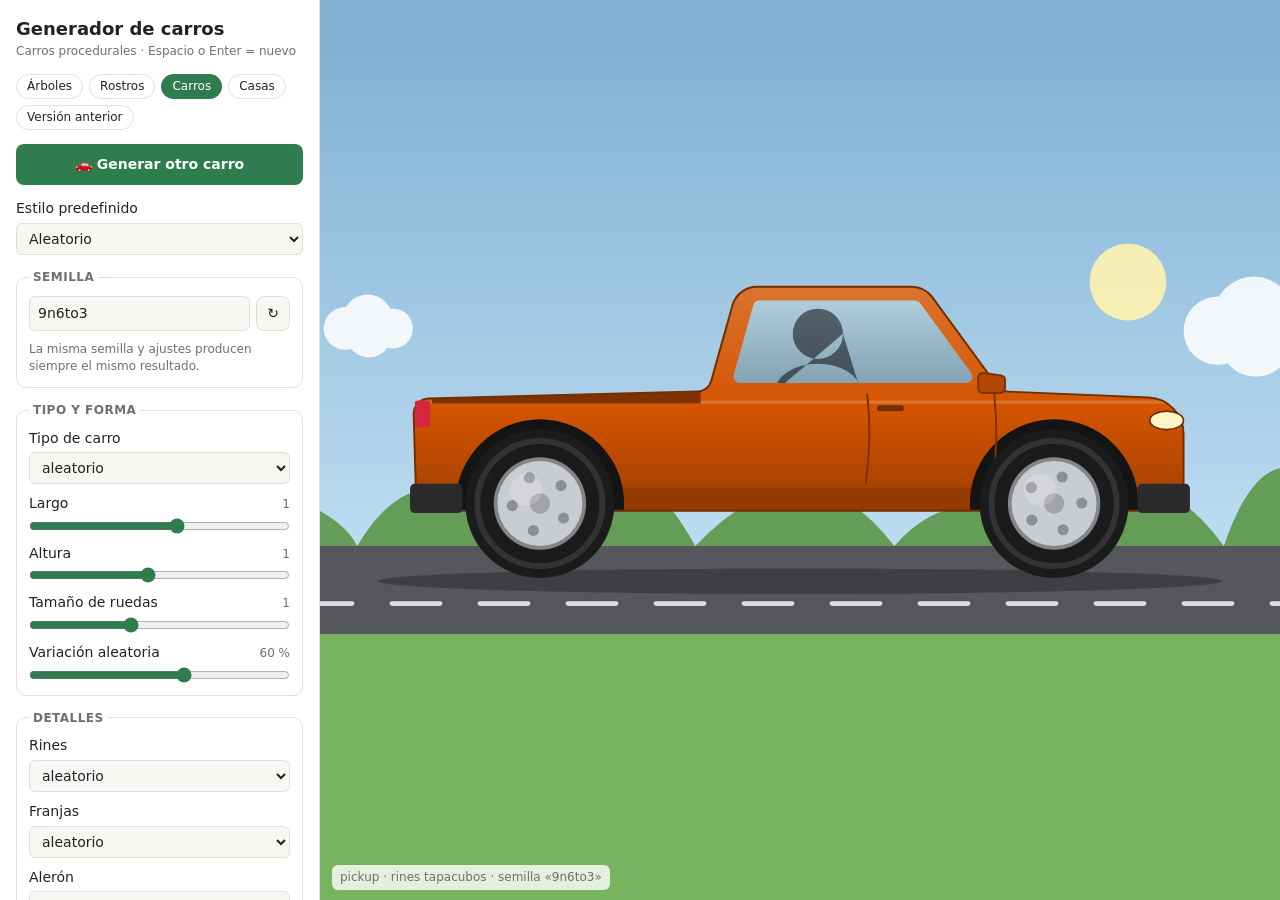
==== carros.html @ 4f1860ea "Agrega generadores de rostros, carros y casas, y conserva la versión anterior - antes_arboles.html: " ====
<!DOCTYPE html>
<html lang="es">
<head>
<meta charset="UTF-8">
<meta name="viewport" content="width=device-width, initial-scale=1.0">
<title>Generador de carros</title>
<meta name="description" content="Generador procedural de carros con semilla, estilos predefinidos, animación y exportación a PNG.">
<link rel="stylesheet" href="comun.css">
</head>
<body>
<script src="comun.js"></script>
<script>
'use strict';

const CAR_COLORS = ['#c0392b', '#2e86de', '#f1c40f', '#27ae60', '#ecf0f1', '#2c3e50', '#e67e22', '#8e44ad',
  '#7f8c8d', '#16a085', '#d35400', '#1a1a1a', '#f78fb3'];

// Proporciones de cada tipo, como fracción del largo del carro
const TYPES = {
  'sedán':     { len: 1.00, wheel: 1.00, wr: .18, wf: .80, lift: 0,    bodyH: .12, cabH: .115, hood: .27, ws: .15, trunk: .21, rg: .13, rr: .05, fr: .06, drop: .015, roofR: 1,   doors: 4 },
  'deportivo': { len: 1.02, wheel: 0.95, wr: .17, wf: .81, lift: -.12, bodyH: .10, cabH: .085, hood: .34, ws: .19, trunk: .12, rg: .22, rr: .05, fr: .05, drop: .025, roofR: 1.3, doors: 2 },
  'SUV':       { len: 0.98, wheel: 1.15, wr: .17, wf: .82, lift: .35,  bodyH: .15, cabH: .14,  hood: .22, ws: .12, trunk: 0,   rg: .05, rr: .03, fr: .06, drop: .01,  roofR: .8,  doors: 4 },
  'pickup':    { len: 1.08, wheel: 1.10, wr: .16, wf: .82, lift: .35,  bodyH: .15, cabH: .14,  hood: .24, ws: .10, trunk: .38, rg: .04, rr: .02, fr: .05, drop: .01,  roofR: .8,  doors: 2 },
  'furgoneta': { len: 1.00, wheel: 1.00, wr: .16, wf: .83, lift: .2,   bodyH: .17, cabH: .19,  hood: .10, ws: .12, trunk: 0,   rg: .02, rr: .03, fr: .08, drop: .04,  roofR: .8,  doors: 2 },
  'compacto':  { len: 0.78, wheel: 1.05, wr: .17, wf: .82, lift: .05,  bodyH: .15, cabH: .15,  hood: .20, ws: .16, trunk: .02, rg: .16, rr: .1,  fr: .1,  drop: .03,  roofR: 2,   doors: 2 }
};
const orRandom = (v, list, R) => v === 'aleatorio' ? R.pick(list) : v;
const lum = hex => { const n = parseInt(hex.slice(1), 16); return (0.3 * (n >> 16 & 255) + 0.59 * (n >> 8 & 255) + 0.11 * (n & 255)) / 255; };

function build(p, R) {
  const v = p.variation;
  const type = orRandom(p.carType, Object.keys(TYPES), R);
  const base = TYPES[type];
  const T = {};
  Object.keys(base).forEach(k => T[k] = typeof base[k] === 'number' && k !== 'doors' ? base[k] * (1 + R.sym(0.08 * v)) : base[k]);

  const body = p.randomColors ? R.pick(CAR_COLORS) : p.bodyColor;
  const rimStyle = orRandom(p.rimStyle, ['rayos', 'estrella', 'tapacubos'], R);
  const stripes = p.stripes === 'aleatorio' ? R.chance(0.3) : p.stripes === 'sí';
  const spoiler = p.spoiler === 'aleatorio' ? (type === 'deportivo' ? R.chance(0.7) : type === 'sedán' ? R.chance(0.2) : false) : p.spoiler === 'sí';
  const rack = type === 'SUV' && R.chance(0.5);
  const stripeColor = lum(body) > 0.6 ? R.pick(['#1a1a1a', '#c0392b', '#2e86de']) : R.pick(['#ffffff', '#f1c40f', '#1a1a1a']);
  const night = p.scene && lum(p.skyColor) < 0.3;

  const groundY = 470;
  const L = 900 * p.length * T.len;
  const x0 = 600 - L / 2, x1 = 600 + L / 2;
  const r = L * 0.085 * p.wheelSize * T.wheel;
  const wy = groundY - r;
  const wheels = [x0 + L * T.wr, x0 + L * T.wf];
  const bottomY = wy + r * (0.45 - T.lift);
  const beltY = bottomY - L * T.bodyH * p.height;
  const roofY = beltY - L * T.cabH * p.height;
  const hatch = T.trunk < 0.04;

  // Pilares: trasero (A→B) y delantero (C→D)
  const rearA = hatch ? [x0, beltY] : [x0 + L * T.trunk, beltY];
  const rearB = [x0 + L * (T.trunk + T.rg), roofY];
  const frontC = [x1 - L * (T.hood + T.ws), roofY];
  const frontD = [x1 - L * T.hood, beltY];
  const xOn = (a, b, y) => a[0] + (b[0] - a[0]) * (y - a[1]) / (b[1] - a[1]);

  function bodyPath(ctx) {
    const pts = [[x0, bottomY, 12]];
    if (hatch) pts.push([x0 - 2, beltY, L * T.rr]);
    else pts.push([x0 - 4, beltY + L * 0.01, L * T.rr], [rearA[0], rearA[1], 18]);
    pts.push([rearB[0], rearB[1], L * 0.04 * T.roofR], [frontC[0], frontC[1], L * 0.04 * T.roofR],
      [frontD[0], frontD[1], 18], [x1, beltY + L * T.drop, L * T.fr], [x1, bottomY, 12]);
    Gen.roundedPoly(ctx, pts);
  }

  // Ventanas
  const d = L * 0.018;
  const yTop = roofY + d, yBot = beltY - d * 0.6;
  const wl = y => xOn(rearA, rearB, y) + d * 1.5;
  const wr = y => xOn(frontC, frontD, y) - d * 1.2;
  const splits = type === 'furgoneta' ? [0.36, 0.7] : type === 'deportivo' || type === 'pickup' ? [] : [T.doors === 4 ? 0.5 : 0.62];
  const bx = t => wl(yBot) + (wr(yBot) - wl(yBot)) * t;
  const driver = p.driver;
  const parts = [];

  // 1. Escena
  const clouds = Array.from({ length: R.int(2, 5) }, () => [R.range(0, 1200), R.range(40, 200), R.range(0.6, 1.3)]);
  const stars = Array.from({ length: 70 }, () => [R.range(-200, 1400), R.range(-200, 330), R.range(0.8, 2.2)]);
  const hills = Array.from({ length: 7 }, (_, i) => [i * 220 - 200 + R.range(-40, 40), R.range(40, 130)]);
  parts.push(Gen.fondo(ctx => {
    if (!p.scene) {
      ctx.fillStyle = p.skyColor;
      ctx.fillRect(-2000, -2000, 5000, 5000);
      return;
    }
    const g = ctx.createLinearGradient(0, -200, 0, groundY);
    g.addColorStop(0, Gen.shade(p.skyColor, night ? -0.3 : -0.1));
    g.addColorStop(1, Gen.shade(p.skyColor, night ? 0.1 : 0.45));
    ctx.fillStyle = g;
    ctx.fillRect(-2000, -2000, 5000, 2000 + groundY);
    if (night) {
      ctx.fillStyle = '#ffffff';
      stars.forEach(([x, y, s]) => { ctx.globalAlpha = 0.4 + s / 4; ctx.fillRect(x, y, s, s); });
      ctx.globalAlpha = 1;
      ctx.fillStyle = '#f4f1de';
      ctx.beginPath(); ctx.arc(1000, 110, 42, 0, Math.PI * 2); ctx.fill();
    } else {
      ctx.fillStyle = Gen.rgba('#fff3b0', 0.9);
      ctx.beginPath(); ctx.arc(1010, 100, 48, 0, Math.PI * 2); ctx.fill();
      ctx.fillStyle = Gen.rgba('#ffffff', 0.85);
      clouds.forEach(([x, y, s]) => {
        ctx.beginPath();
        [[0, 0, 34], [36, -14, 40], [76, 0, 32], [38, 10, 36]].forEach(([dx, dy, rr]) => {
          ctx.moveTo(x + dx * s + rr * s, y + dy * s);
          ctx.arc(x + dx * s, y + dy * s, rr * s, 0, Math.PI * 2);
        });
        ctx.fill();
      });
    }
    ctx.fillStyle = night ? '#1b2a2a' : Gen.shade('#6fae62', -0.1);
    ctx.beginPath();
    ctx.moveTo(-2000, groundY - 40);
    hills.forEach(([x, h]) => ctx.quadraticCurveTo(x + 110, groundY - 40 - h * 2, x + 220, groundY - 40));
    ctx.lineTo(3000, groundY - 40);
    ctx.lineTo(3000, groundY);
    ctx.lineTo(-2000, groundY);
    ctx.fill();
    ctx.fillStyle = night ? '#2b2b30' : '#56575c';
    ctx.fillRect(-2000, groundY - 40, 5000, 3000);
    ctx.fillStyle = night ? '#1f3a1f' : '#78b35f';
    ctx.fillRect(-2000, groundY + 70, 5000, 3000);
    ctx.strokeStyle = Gen.rgba('#ffffff', 0.8);
    ctx.lineWidth = 6;
    ctx.setLineDash([60, 50]);
    ctx.beginPath(); ctx.moveTo(-2000, groundY + 32); ctx.lineTo(3000, groundY + 32); ctx.stroke();
    ctx.setLineDash([]);
  }));

  // 2. Sombra
  parts.push(ctx => {
    ctx.fillStyle = Gen.rgba('#000000', 0.28);
    ctx.beginPath();
    ctx.ellipse(600, groundY + 4, L * 0.55, 16, 0, 0, Math.PI * 2);
    ctx.fill();
  });

  // 3. Carrocería
  parts.push(ctx => {
    const g = ctx.createLinearGradient(0, roofY, 0, bottomY);
    g.addColorStop(0, Gen.shade(body, 0.18));
    g.addColorStop(0.55, body);
    g.addColorStop(1, Gen.shade(body, -0.25));
    ctx.fillStyle = g;
    ctx.beginPath();
    bodyPath(ctx);
    ctx.fill();
    ctx.save();
    ctx.clip();
    ctx.fillStyle = Gen.shade(body, -0.3);
    ctx.fillRect(x0 - 10, bottomY - L * 0.03, L + 20, L * 0.05);
    ctx.fillStyle = Gen.rgba('#ffffff', 0.18);
    ctx.fillRect(x0 - 10, beltY + L * 0.012, L + 20, 4);
    // pasos de rueda
    ctx.fillStyle = '#141414';
    wheels.forEach(x => { ctx.beginPath(); ctx.arc(x, wy, r * 1.13, 0, Math.PI * 2); ctx.fill(); });
    if (type === 'pickup') {
      ctx.fillStyle = Gen.shade(body, -0.4);
      ctx.fillRect(x0 + L * 0.02, beltY - 2, L * (T.trunk - 0.03), L * 0.018);
    }
    if (stripes) {
      ctx.fillStyle = stripeColor;
      const sy = beltY + (bottomY - beltY) * 0.42;
      ctx.fillRect(x0 - 10, sy, L + 20, L * 0.012);
      ctx.fillRect(x0 - 10, sy + L * 0.02, L + 20, L * 0.006);
    }
    ctx.restore();
    ctx.strokeStyle = Gen.shade(body, -0.45);
    ctx.lineWidth = 2.5;
    ctx.beginPath();
    bodyPath(ctx);
    ctx.stroke();
  });

  // 4. Ventanas
  parts.push(ctx => {
    const edges = [0, ...splits, 1];
    const glass = ctx.createLinearGradient(0, roofY, 0, beltY);
    glass.addColorStop(0, Gen.shade(p.glassColor, 0.25));
    glass.addColorStop(1, Gen.shade(p.glassColor, -0.2));
    ctx.save();
    ctx.beginPath();
    for (let i = 0; i < edges.length - 1; i++) {
      const gap = d * 0.7;
      const left = i === 0 ? null : bx(edges[i]) + gap;
      const right = i === edges.length - 2 ? null : bx(edges[i + 1]) - gap;
      Gen.roundedPoly(ctx, [
        [left ?? wl(yBot), yBot], [left ?? wl(yTop), yTop],
        [right ?? wr(yTop), yTop], [right ?? wr(yBot), yBot]], 8);
    }
    ctx.fillStyle = glass;
    ctx.fill();
    ctx.clip();
    if (driver) {
      const hx = bx(edges[edges.length - 2]) + (wr(yBot) - bx(edges[edges.length - 2])) * 0.35;
      const hr = (beltY - roofY) * 0.24;
      ctx.fillStyle = Gen.rgba('#0b0b10', 0.55);
      ctx.beginPath();
      ctx.arc(hx, roofY + (beltY - roofY) * 0.45, hr, 0, Math.PI * 2);
      ctx.ellipse(hx, beltY, hr * 1.7, hr * 1.1, 0, Math.PI, Math.PI * 2);
      ctx.fill();
    }
    ctx.fillStyle = Gen.rgba('#ffffff', 0.22);
    ctx.beginPath();
    ctx.moveTo(x0 + L * 0.35, roofY - 20);
    ctx.lineTo(x0 + L * 0.42, roofY - 20);
    ctx.lineTo(x0 + L * 0.3, beltY + 10);
    ctx.lineTo(x0 + L * 0.23, beltY + 10);
    ctx.fill();
    ctx.restore();
  });

  // 5. Puertas, manijas y espejo
  parts.push(ctx => {
    ctx.strokeStyle = Gen.shade(body, -0.4);
    ctx.lineWidth = 2.5;
    const doorBottom = bottomY - L * 0.035;
    const frontEdge = frontD[0] - d * 0.5;
    const lines = [frontEdge];
    if (type !== 'furgoneta') {
      const bEdge = splits.length ? bx(splits[0]) : bx(0.55);
      lines.push(bEdge);
      if (T.doors === 4) lines.push(wl(yBot) - d * 0.5);
    } else {
      lines.push(bx(0.36));
    }
    lines.forEach(x => {
      ctx.beginPath();
      ctx.moveTo(x, beltY + 4);
      ctx.quadraticCurveTo(x + 6, (beltY + doorBottom) / 2, x - 2, doorBottom);
      ctx.stroke();
    });
    ctx.fillStyle = Gen.shade(body, -0.45);
    for (let i = 1; i < lines.length; i++) {
      ctx.beginPath();
      Gen.roundedPoly(ctx, [[lines[i] + 12, beltY + L * 0.018], [lines[i] + 12 + L * 0.035, beltY + L * 0.018],
        [lines[i] + 12 + L * 0.035, beltY + L * 0.026], [lines[i] + 12, beltY + L * 0.026]], 3);
      ctx.fill();
    }
    ctx.fillStyle = Gen.shade(body, -0.15);
    ctx.beginPath();
    Gen.roundedPoly(ctx, [[frontD[0] - L * 0.03, beltY - L * 0.025], [frontD[0] + L * 0.005, beltY - L * 0.02],
      [frontD[0] + L * 0.005, beltY + 2], [frontD[0] - L * 0.03, beltY + 2]], 6);
    ctx.fill();
    ctx.stroke();
  });

  // 6. Luces y parachoques
  parts.push(ctx => {
    const hy = beltY + L * T.drop + L * 0.028;
    if (night) {
      const g = ctx.createLinearGradient(x1, 0, x1 + 420, 0);
      g.addColorStop(0, Gen.rgba('#fff6c8', 0.55));
      g.addColorStop(1, Gen.rgba('#fff6c8', 0));
      ctx.fillStyle = g;
      ctx.beginPath();
      ctx.moveTo(x1 - 6, hy - 8);
      ctx.lineTo(x1 + 420, hy - 60);
      ctx.lineTo(x1 + 420, groundY + 20);
      ctx.lineTo(x1 - 6, hy + 8);
      ctx.fill();
    }
    ctx.fillStyle = '#fff6c8';
    ctx.strokeStyle = Gen.shade(body, -0.5);
    ctx.lineWidth = 2;
    ctx.beginPath();
    ctx.ellipse(x1 - L * 0.022, hy, L * 0.022, L * 0.012, 0, 0, Math.PI * 2);
    ctx.fill();
    ctx.stroke();
    ctx.fillStyle = '#d7263d';
    const ty = beltY + L * 0.012;
    ctx.beginPath();
    Gen.roundedPoly(ctx, [[x0 - 2, ty], [x0 + L * 0.018, ty], [x0 + L * 0.018, ty + L * 0.035], [x0 - 2, ty + L * 0.035]], 4);
    ctx.fill();
    ctx.fillStyle = '#2a2a2a';
    [[x1 - L * 0.06, x1 + 8], [x0 - 8, x0 + L * 0.06]].forEach(([a, b]) => {
      ctx.beginPath();
      Gen.roundedPoly(ctx, [[a, bottomY - L * 0.035], [b, bottomY - L * 0.035], [b, bottomY + 3], [a, bottomY + 3]], 6);
      ctx.fill();
    });
  });

  // 7. Alerón o parrilla de techo
  if (spoiler) {
    parts.push(ctx => {
      ctx.fillStyle = Gen.shade(body, -0.35);
      const sx = hatch ? rearB[0] : x0 + L * 0.015;
      const sy = hatch ? roofY : beltY;
      ctx.fillRect(sx + L * 0.02, sy - L * 0.04, 6, L * 0.04);
      ctx.fillRect(sx + L * 0.07, sy - L * 0.04, 6, L * 0.04);
      ctx.beginPath();
      Gen.roundedPoly(ctx, [[sx - 6, sy - L * 0.055], [sx + L * 0.11, sy - L * 0.05], [sx + L * 0.11, sy - L * 0.035], [sx - 6, sy - L * 0.035]], 5);
      ctx.fill();
    });
  }
  if (rack) {
    parts.push(ctx => {
      ctx.strokeStyle = '#2a2a2a';
      ctx.lineWidth = 6;
      ctx.beginPath();
      ctx.moveTo(rearB[0] + L * 0.03, roofY - L * 0.025);
      ctx.lineTo(frontC[0] - L * 0.03, roofY - L * 0.025);
      [0.1, 0.5, 0.9].forEach(t => {
        const x = rearB[0] + L * 0.03 + (frontC[0] - rearB[0] - L * 0.06) * t;
        ctx.moveTo(x, roofY - L * 0.025);
        ctx.lineTo(x, roofY + 2);
      });
      ctx.stroke();
    });
  }

  // 8. Ruedas
  const spokes = R.int(5, 8);
  const rot = [R.range(0, Math.PI), R.range(0, Math.PI)];
  wheels.forEach((x, i) => {
    parts.push(ctx => {
      ctx.fillStyle = '#1b1b1b';
      ctx.beginPath(); ctx.arc(x, wy, r, 0, Math.PI * 2); ctx.fill();
      ctx.strokeStyle = '#333333';
      ctx.lineWidth = r * 0.08;
      ctx.beginPath(); ctx.arc(x, wy, r * 0.84, 0, Math.PI * 2); ctx.stroke();
      const rr = r * 0.62;
      ctx.fillStyle = Gen.shade(p.rimColor, -0.35);
      ctx.beginPath(); ctx.arc(x, wy, rr, 0, Math.PI * 2); ctx.fill();
      ctx.fillStyle = p.rimColor;
      ctx.strokeStyle = p.rimColor;
      if (rimStyle === 'tapacubos') {
        ctx.beginPath(); ctx.arc(x, wy, rr * 0.92, 0, Math.PI * 2); ctx.fill();
        ctx.fillStyle = Gen.shade(p.rimColor, -0.3);
        for (let k = 0; k < spokes; k++) {
          const a = rot[i] + k * Math.PI * 2 / spokes;
          ctx.beginPath(); ctx.arc(x + Math.cos(a) * rr * 0.6, wy + Math.sin(a) * rr * 0.6, rr * 0.12, 0, Math.PI * 2); ctx.fill();
        }
      } else if (rimStyle === 'estrella') {
        ctx.beginPath();
        for (let k = 0; k < spokes * 2; k++) {
          const a = rot[i] + k * Math.PI / spokes;
          const rad = k % 2 ? rr * 0.3 : rr * 0.95;
          ctx.lineTo(x + Math.cos(a) * rad, wy + Math.sin(a) * rad);
        }
        ctx.closePath();
        ctx.fill();
      } else {
        ctx.lineWidth = rr * 0.16;
        ctx.beginPath();
        for (let k = 0; k < spokes; k++) {
          const a = rot[i] + k * Math.PI * 2 / spokes;
          ctx.moveTo(x, wy);
          ctx.lineTo(x + Math.cos(a) * rr * 0.92, wy + Math.sin(a) * rr * 0.92);
        }
        ctx.stroke();
        ctx.lineWidth = rr * 0.1;
        ctx.beginPath(); ctx.arc(x, wy, rr * 0.92, 0, Math.PI * 2); ctx.stroke();
      }
      ctx.fillStyle = Gen.shade(p.rimColor, -0.2);
      ctx.beginPath(); ctx.arc(x, wy, rr * 0.22, 0, Math.PI * 2); ctx.fill();
      ctx.fillStyle = Gen.rgba('#ffffff', 0.18);
      ctx.beginPath(); ctx.arc(x - rr * 0.3, wy - rr * 0.3, rr * 0.35, 0, Math.PI * 2); ctx.fill();
    });
  });

  build.info = `${type} · rines ${rimStyle}`;
  return parts;
}

Gen.crear({
  title: 'Generador de carros',
  subtitle: 'Carros procedurales',
  newLabel: '🚗 Generar otro carro',
  fileName: 'carro',
  view: { w: 1200, h: 620 },
  build,
  stats: () => build.info,
  defaultPreset: 'Aleatorio',
  controls: [
    { group: 'Tipo y forma', id: 'carType', type: 'select', label: 'Tipo de carro', options: ['aleatorio', ...Object.keys(TYPES)] },
    { group: 'Tipo y forma', id: 'length', type: 'range', label: 'Largo', min: 0.8, max: 1.15, step: 0.01 },
    { group: 'Tipo y forma', id: 'height', type: 'range', label: 'Altura', min: 0.75, max: 1.3, step: 0.01 },
    { group: 'Tipo y forma', id: 'wheelSize', type: 'range', label: 'Tamaño de ruedas', min: 0.75, max: 1.4, step: 0.01 },
    { group: 'Tipo y forma', id: 'variation', type: 'range', label: 'Variación aleatoria', min: 0, max: 1, step: 0.05,
      fmt: v => Math.round(v * 100) + ' %' },
    { group: 'Detalles', id: 'rimStyle', type: 'select', label: 'Rines', options: ['aleatorio', 'rayos', 'estrella', 'tapacubos'] },
    { group: 'Detalles', id: 'stripes', type: 'select', label: 'Franjas', options: ['aleatorio', 'sí', 'no'] },
    { group: 'Detalles', id: 'spoiler', type: 'select', label: 'Alerón', options: ['aleatorio', 'sí', 'no'] },
    { group: 'Detalles', id: 'driver', type: 'check', label: 'Mostrar conductor' },
    { group: 'Colores y escena', id: 'scene', type: 'check', label: 'Escena (cielo, colinas y carretera)' },
    { group: 'Colores y escena', id: 'randomColors', type: 'check', label: 'Color de carrocería aleatorio' },
    { group: 'Colores y escena', id: 'bodyColor', type: 'color', label: 'Carrocería' },
    { group: 'Colores y escena', id: 'glassColor', type: 'color', label: 'Vidrios' },
    { group: 'Colores y escena', id: 'rimColor', type: 'color', label: 'Rines' },
    { group: 'Colores y escena', id: 'skyColor', type: 'color', label: 'Cielo / fondo' }
  ],
  presets: {
    'Aleatorio': {
      carType: 'aleatorio', length: 1, height: 1, wheelSize: 1, variation: 0.6, rimStyle: 'aleatorio', stripes: 'aleatorio',
      spoiler: 'aleatorio', driver: true, scene: true, randomColors: true,
      bodyColor: '#2e86de', glassColor: '#9fc6d9', rimColor: '#c9ccd1', skyColor: '#8ec5ea'
    },
    'Deportivo rojo': {
      carType: 'deportivo', length: 1.05, height: 0.85, wheelSize: 1.05, variation: 0.2, rimStyle: 'estrella', stripes: 'sí',
      spoiler: 'sí', driver: true, scene: true, randomColors: false,
      bodyColor: '#c0392b', glassColor: '#3b4a5a', rimColor: '#d9d9d9', skyColor: '#f6b26b'
    },
    'Todoterreno': {
      carType: 'SUV', length: 1, height: 1.1, wheelSize: 1.3, variation: 0.2, rimStyle: 'rayos', stripes: 'no',
      spoiler: 'no', driver: true, scene: true, randomColors: false,
      bodyColor: '#556b2f', glassColor: '#7d9aa8', rimColor: '#2a2a2a', skyColor: '#9ecae1'
    },
    'Pickup de campo': {
      carType: 'pickup', length: 1.05, height: 1.05, wheelSize: 1.2, variation: 0.3, rimStyle: 'tapacubos', stripes: 'aleatorio',
      spoiler: 'no', driver: true, scene: true, randomColors: false,
      bodyColor: '#e67e22', glassColor: '#9fc6d9', rimColor: '#e0e0e0', skyColor: '#a7d3f2'
    },
    'Furgoneta retro': {
      carType: 'furgoneta', length: 0.95, height: 1.05, wheelSize: 0.9, variation: 0.2, rimStyle: 'tapacubos', stripes: 'sí',
      spoiler: 'no', driver: true, scene: true, randomColors: false,
      bodyColor: '#f1c40f', glassColor: '#b8dce8', rimColor: '#f5f5f5', skyColor: '#f7c6d9'
    },
    'Compacto urbano': {
      carType: 'compacto', length: 1, height: 1, wheelSize: 1, variation: 0.3, rimStyle: 'aleatorio', stripes: 'no',
      spoiler: 'no', driver: true, scene: false, randomColors: true,
      bodyColor: '#16a085', glassColor: '#a9d0de', rimColor: '#c9ccd1', skyColor: '#eef1f4'
    },
    'De noche': {
      carType: 'aleatorio', length: 1, height: 1, wheelSize: 1, variation: 0.5, rimStyle: 'aleatorio', stripes: 'aleatorio',
      spoiler: 'aleatorio', driver: true, scene: true, randomColors: true,
      bodyColor: '#2e86de', glassColor: '#34495e', rimColor: '#aab0b8', skyColor: '#0d1b2a'
    }
  }
});
</script>
</body>
</html>
---- comun.css ----
:root {
  --bg: #f4f2ee;
  --panel: #ffffff;
  --text: #1f2421;
  --muted: #6b716d;
  --border: #e2dfd8;
  --accent: #2f7d4f;
  --accent-text: #ffffff;
  --input: #f7f6f3;
}
@media (prefers-color-scheme: dark) {
  :root {
    --bg: #151816;
    --panel: #1e2320;
    --text: #e8ebe9;
    --muted: #9aa39e;
    --border: #2e3531;
    --accent: #4caf78;
    --accent-text: #0e1410;
    --input: #262c28;
  }
}
* { box-sizing: border-box; margin: 0; }
html, body { height: 100%; }
body {
  background: var(--bg);
  color: var(--text);
  font: 14px/1.4 system-ui, -apple-system, "Segoe UI", Roboto, sans-serif;
  display: grid;
  grid-template-columns: 320px 1fr;
  height: 100vh;
  overflow: hidden;
}
aside {
  background: var(--panel);
  border-right: 1px solid var(--border);
  overflow-y: auto;
  padding: 16px;
  display: flex;
  flex-direction: column;
  gap: 14px;
}
h1 { font-size: 18px; font-weight: 650; }
h1 small { display: block; font-size: 12px; font-weight: 400; color: var(--muted); margin-top: 2px; }
.nav { display: flex; flex-wrap: wrap; gap: 6px; }
.nav a {
  font-size: 12px; text-decoration: none; color: var(--text);
  border: 1px solid var(--border); border-radius: 999px; padding: 3px 10px;
}
.nav a:hover { border-color: var(--accent); }
.nav a.active { background: var(--accent); color: var(--accent-text); border-color: transparent; }
fieldset { border: 1px solid var(--border); border-radius: 10px; padding: 10px 12px 12px; display: flex; flex-direction: column; gap: 10px; }
legend { font-size: 12px; font-weight: 600; text-transform: uppercase; letter-spacing: .04em; color: var(--muted); padding: 0 4px; }
label { display: flex; flex-direction: column; gap: 4px; }
.row { display: flex; justify-content: space-between; align-items: baseline; gap: 8px; }
.row output { font-variant-numeric: tabular-nums; color: var(--muted); font-size: 12px; }
input[type=range] { width: 100%; accent-color: var(--accent); }
input[type=text], select {
  width: 100%; padding: 6px 8px; border-radius: 6px;
  border: 1px solid var(--border); background: var(--input); color: var(--text); font: inherit;
}
.colors { display: grid; grid-template-columns: repeat(2, 1fr); gap: 8px; }
.colors label { flex-direction: row; align-items: center; gap: 8px; font-size: 13px; }
input[type=color] { width: 32px; height: 26px; border: 1px solid var(--border); border-radius: 6px; padding: 0; background: none; cursor: pointer; }
.check { flex-direction: row; align-items: center; gap: 8px; cursor: pointer; }
.check input { accent-color: var(--accent); width: 16px; height: 16px; }
.seed { display: flex; gap: 6px; }
.seed input { flex: 1; }
button {
  font: inherit; border-radius: 8px; border: 1px solid var(--border);
  background: var(--input); color: var(--text); padding: 7px 10px; cursor: pointer;
}
button:hover { filter: brightness(0.96); }
button.primary { background: var(--accent); color: var(--accent-text); border-color: transparent; font-weight: 600; padding: 10px; }
.actions { display: grid; grid-template-columns: 1fr 1fr; gap: 8px; }
.hint { font-size: 12px; color: var(--muted); }
main { position: relative; min-width: 0; min-height: 0; }
canvas { display: block; width: 100%; height: 100%; }
#stats {
  position: absolute; left: 12px; bottom: 10px; font-size: 12px; color: var(--muted);
  background: color-mix(in srgb, var(--panel) 80%, transparent); padding: 4px 8px; border-radius: 6px;
}
#toast {
  position: absolute; top: 12px; left: 50%; transform: translateX(-50%);
  background: var(--text); color: var(--bg); padding: 6px 12px; border-radius: 8px;
  font-size: 13px; opacity: 0; transition: opacity .2s; pointer-events: none;
}
#toast.show { opacity: 1; }
@media (max-width: 760px) {
  body { grid-template-columns: 1fr; grid-template-rows: 60vh auto; height: auto; overflow: auto; }
  main { grid-row: 1; height: 60vh; }
  aside { grid-row: 2; border-right: 0; border-top: 1px solid var(--border); overflow: visible; }
}
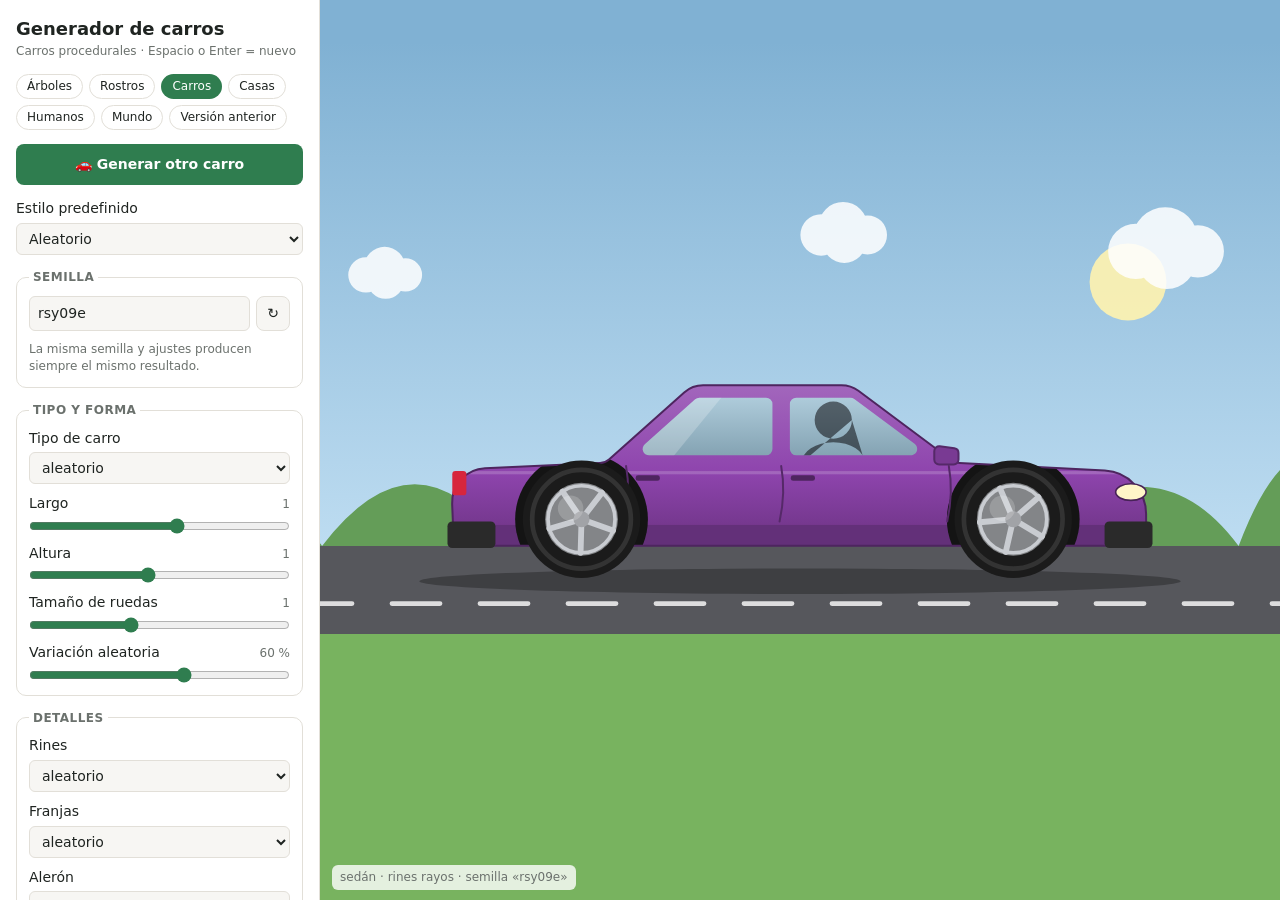
==== commit 8b740f74: "Agrega generador de humanos y un mundo recorrible que combina todo - humanos.html / humano.js: perso" ====
--- a/carros.html
+++ b/carros.html
@@ -9,430 +9,7 @@
 </head>
 <body>
 <script src="comun.js"></script>
-<script>
-'use strict';
-
-const CAR_COLORS = ['#c0392b', '#2e86de', '#f1c40f', '#27ae60', '#ecf0f1', '#2c3e50', '#e67e22', '#8e44ad',
-  '#7f8c8d', '#16a085', '#d35400', '#1a1a1a', '#f78fb3'];
-
-// Proporciones de cada tipo, como fracción del largo del carro
-const TYPES = {
-  'sedán':     { len: 1.00, wheel: 1.00, wr: .18, wf: .80, lift: 0,    bodyH: .12, cabH: .115, hood: .27, ws: .15, trunk: .21, rg: .13, rr: .05, fr: .06, drop: .015, roofR: 1,   doors: 4 },
-  'deportivo': { len: 1.02, wheel: 0.95, wr: .17, wf: .81, lift: -.12, bodyH: .10, cabH: .085, hood: .34, ws: .19, trunk: .12, rg: .22, rr: .05, fr: .05, drop: .025, roofR: 1.3, doors: 2 },
-  'SUV':       { len: 0.98, wheel: 1.15, wr: .17, wf: .82, lift: .35,  bodyH: .15, cabH: .14,  hood: .22, ws: .12, trunk: 0,   rg: .05, rr: .03, fr: .06, drop: .01,  roofR: .8,  doors: 4 },
-  'pickup':    { len: 1.08, wheel: 1.10, wr: .16, wf: .82, lift: .35,  bodyH: .15, cabH: .14,  hood: .24, ws: .10, trunk: .38, rg: .04, rr: .02, fr: .05, drop: .01,  roofR: .8,  doors: 2 },
-  'furgoneta': { len: 1.00, wheel: 1.00, wr: .16, wf: .83, lift: .2,   bodyH: .17, cabH: .19,  hood: .10, ws: .12, trunk: 0,   rg: .02, rr: .03, fr: .08, drop: .04,  roofR: .8,  doors: 2 },
-  'compacto':  { len: 0.78, wheel: 1.05, wr: .17, wf: .82, lift: .05,  bodyH: .15, cabH: .15,  hood: .20, ws: .16, trunk: .02, rg: .16, rr: .1,  fr: .1,  drop: .03,  roofR: 2,   doors: 2 }
-};
-const orRandom = (v, list, R) => v === 'aleatorio' ? R.pick(list) : v;
-const lum = hex => { const n = parseInt(hex.slice(1), 16); return (0.3 * (n >> 16 & 255) + 0.59 * (n >> 8 & 255) + 0.11 * (n & 255)) / 255; };
-
-function build(p, R) {
-  const v = p.variation;
-  const type = orRandom(p.carType, Object.keys(TYPES), R);
-  const base = TYPES[type];
-  const T = {};
-  Object.keys(base).forEach(k => T[k] = typeof base[k] === 'number' && k !== 'doors' ? base[k] * (1 + R.sym(0.08 * v)) : base[k]);
-
-  const body = p.randomColors ? R.pick(CAR_COLORS) : p.bodyColor;
-  const rimStyle = orRandom(p.rimStyle, ['rayos', 'estrella', 'tapacubos'], R);
-  const stripes = p.stripes === 'aleatorio' ? R.chance(0.3) : p.stripes === 'sí';
-  const spoiler = p.spoiler === 'aleatorio' ? (type === 'deportivo' ? R.chance(0.7) : type === 'sedán' ? R.chance(0.2) : false) : p.spoiler === 'sí';
-  const rack = type === 'SUV' && R.chance(0.5);
-  const stripeColor = lum(body) > 0.6 ? R.pick(['#1a1a1a', '#c0392b', '#2e86de']) : R.pick(['#ffffff', '#f1c40f', '#1a1a1a']);
-  const night = p.scene && lum(p.skyColor) < 0.3;
-
-  const groundY = 470;
-  const L = 900 * p.length * T.len;
-  const x0 = 600 - L / 2, x1 = 600 + L / 2;
-  const r = L * 0.085 * p.wheelSize * T.wheel;
-  const wy = groundY - r;
-  const wheels = [x0 + L * T.wr, x0 + L * T.wf];
-  const bottomY = wy + r * (0.45 - T.lift);
-  const beltY = bottomY - L * T.bodyH * p.height;
-  const roofY = beltY - L * T.cabH * p.height;
-  const hatch = T.trunk < 0.04;
-
-  // Pilares: trasero (A→B) y delantero (C→D)
-  const rearA = hatch ? [x0, beltY] : [x0 + L * T.trunk, beltY];
-  const rearB = [x0 + L * (T.trunk + T.rg), roofY];
-  const frontC = [x1 - L * (T.hood + T.ws), roofY];
-  const frontD = [x1 - L * T.hood, beltY];
-  const xOn = (a, b, y) => a[0] + (b[0] - a[0]) * (y - a[1]) / (b[1] - a[1]);
-
-  function bodyPath(ctx) {
-    const pts = [[x0, bottomY, 12]];
-    if (hatch) pts.push([x0 - 2, beltY, L * T.rr]);
-    else pts.push([x0 - 4, beltY + L * 0.01, L * T.rr], [rearA[0], rearA[1], 18]);
-    pts.push([rearB[0], rearB[1], L * 0.04 * T.roofR], [frontC[0], frontC[1], L * 0.04 * T.roofR],
-      [frontD[0], frontD[1], 18], [x1, beltY + L * T.drop, L * T.fr], [x1, bottomY, 12]);
-    Gen.roundedPoly(ctx, pts);
-  }
-
-  // Ventanas
-  const d = L * 0.018;
-  const yTop = roofY + d, yBot = beltY - d * 0.6;
-  const wl = y => xOn(rearA, rearB, y) + d * 1.5;
-  const wr = y => xOn(frontC, frontD, y) - d * 1.2;
-  const splits = type === 'furgoneta' ? [0.36, 0.7] : type === 'deportivo' || type === 'pickup' ? [] : [T.doors === 4 ? 0.5 : 0.62];
-  const bx = t => wl(yBot) + (wr(yBot) - wl(yBot)) * t;
-  const driver = p.driver;
-  const parts = [];
-
-  // 1. Escena
-  const clouds = Array.from({ length: R.int(2, 5) }, () => [R.range(0, 1200), R.range(40, 200), R.range(0.6, 1.3)]);
-  const stars = Array.from({ length: 70 }, () => [R.range(-200, 1400), R.range(-200, 330), R.range(0.8, 2.2)]);
-  const hills = Array.from({ length: 7 }, (_, i) => [i * 220 - 200 + R.range(-40, 40), R.range(40, 130)]);
-  parts.push(Gen.fondo(ctx => {
-    if (!p.scene) {
-      ctx.fillStyle = p.skyColor;
-      ctx.fillRect(-2000, -2000, 5000, 5000);
-      return;
-    }
-    const g = ctx.createLinearGradient(0, -200, 0, groundY);
-    g.addColorStop(0, Gen.shade(p.skyColor, night ? -0.3 : -0.1));
-    g.addColorStop(1, Gen.shade(p.skyColor, night ? 0.1 : 0.45));
-    ctx.fillStyle = g;
-    ctx.fillRect(-2000, -2000, 5000, 2000 + groundY);
-    if (night) {
-      ctx.fillStyle = '#ffffff';
-      stars.forEach(([x, y, s]) => { ctx.globalAlpha = 0.4 + s / 4; ctx.fillRect(x, y, s, s); });
-      ctx.globalAlpha = 1;
-      ctx.fillStyle = '#f4f1de';
-      ctx.beginPath(); ctx.arc(1000, 110, 42, 0, Math.PI * 2); ctx.fill();
-    } else {
-      ctx.fillStyle = Gen.rgba('#fff3b0', 0.9);
-      ctx.beginPath(); ctx.arc(1010, 100, 48, 0, Math.PI * 2); ctx.fill();
-      ctx.fillStyle = Gen.rgba('#ffffff', 0.85);
-      clouds.forEach(([x, y, s]) => {
-        ctx.beginPath();
-        [[0, 0, 34], [36, -14, 40], [76, 0, 32], [38, 10, 36]].forEach(([dx, dy, rr]) => {
-          ctx.moveTo(x + dx * s + rr * s, y + dy * s);
-          ctx.arc(x + dx * s, y + dy * s, rr * s, 0, Math.PI * 2);
-        });
-        ctx.fill();
-      });
-    }
-    ctx.fillStyle = night ? '#1b2a2a' : Gen.shade('#6fae62', -0.1);
-    ctx.beginPath();
-    ctx.moveTo(-2000, groundY - 40);
-    hills.forEach(([x, h]) => ctx.quadraticCurveTo(x + 110, groundY - 40 - h * 2, x + 220, groundY - 40));
-    ctx.lineTo(3000, groundY - 40);
-    ctx.lineTo(3000, groundY);
-    ctx.lineTo(-2000, groundY);
-    ctx.fill();
-    ctx.fillStyle = night ? '#2b2b30' : '#56575c';
-    ctx.fillRect(-2000, groundY - 40, 5000, 3000);
-    ctx.fillStyle = night ? '#1f3a1f' : '#78b35f';
-    ctx.fillRect(-2000, groundY + 70, 5000, 3000);
-    ctx.strokeStyle = Gen.rgba('#ffffff', 0.8);
-    ctx.lineWidth = 6;
-    ctx.setLineDash([60, 50]);
-    ctx.beginPath(); ctx.moveTo(-2000, groundY + 32); ctx.lineTo(3000, groundY + 32); ctx.stroke();
-    ctx.setLineDash([]);
-  }));
-
-  // 2. Sombra
-  parts.push(ctx => {
-    ctx.fillStyle = Gen.rgba('#000000', 0.28);
-    ctx.beginPath();
-    ctx.ellipse(600, groundY + 4, L * 0.55, 16, 0, 0, Math.PI * 2);
-    ctx.fill();
-  });
-
-  // 3. Carrocería
-  parts.push(ctx => {
-    const g = ctx.createLinearGradient(0, roofY, 0, bottomY);
-    g.addColorStop(0, Gen.shade(body, 0.18));
-    g.addColorStop(0.55, body);
-    g.addColorStop(1, Gen.shade(body, -0.25));
-    ctx.fillStyle = g;
-    ctx.beginPath();
-    bodyPath(ctx);
-    ctx.fill();
-    ctx.save();
-    ctx.clip();
-    ctx.fillStyle = Gen.shade(body, -0.3);
-    ctx.fillRect(x0 - 10, bottomY - L * 0.03, L + 20, L * 0.05);
-    ctx.fillStyle = Gen.rgba('#ffffff', 0.18);
-    ctx.fillRect(x0 - 10, beltY + L * 0.012, L + 20, 4);
-    // pasos de rueda
-    ctx.fillStyle = '#141414';
-    wheels.forEach(x => { ctx.beginPath(); ctx.arc(x, wy, r * 1.13, 0, Math.PI * 2); ctx.fill(); });
-    if (type === 'pickup') {
-      ctx.fillStyle = Gen.shade(body, -0.4);
-      ctx.fillRect(x0 + L * 0.02, beltY - 2, L * (T.trunk - 0.03), L * 0.018);
-    }
-    if (stripes) {
-      ctx.fillStyle = stripeColor;
-      const sy = beltY + (bottomY - beltY) * 0.42;
-      ctx.fillRect(x0 - 10, sy, L + 20, L * 0.012);
-      ctx.fillRect(x0 - 10, sy + L * 0.02, L + 20, L * 0.006);
-    }
-    ctx.restore();
-    ctx.strokeStyle = Gen.shade(body, -0.45);
-    ctx.lineWidth = 2.5;
-    ctx.beginPath();
-    bodyPath(ctx);
-    ctx.stroke();
-  });
-
-  // 4. Ventanas
-  parts.push(ctx => {
-    const edges = [0, ...splits, 1];
-    const glass = ctx.createLinearGradient(0, roofY, 0, beltY);
-    glass.addColorStop(0, Gen.shade(p.glassColor, 0.25));
-    glass.addColorStop(1, Gen.shade(p.glassColor, -0.2));
-    ctx.save();
-    ctx.beginPath();
-    for (let i = 0; i < edges.length - 1; i++) {
-      const gap = d * 0.7;
-      const left = i === 0 ? null : bx(edges[i]) + gap;
-      const right = i === edges.length - 2 ? null : bx(edges[i + 1]) - gap;
-      Gen.roundedPoly(ctx, [
-        [left ?? wl(yBot), yBot], [left ?? wl(yTop), yTop],
-        [right ?? wr(yTop), yTop], [right ?? wr(yBot), yBot]], 8);
-    }
-    ctx.fillStyle = glass;
-    ctx.fill();
-    ctx.clip();
-    if (driver) {
-      const hx = bx(edges[edges.length - 2]) + (wr(yBot) - bx(edges[edges.length - 2])) * 0.35;
-      const hr = (beltY - roofY) * 0.24;
-      ctx.fillStyle = Gen.rgba('#0b0b10', 0.55);
-      ctx.beginPath();
-      ctx.arc(hx, roofY + (beltY - roofY) * 0.45, hr, 0, Math.PI * 2);
-      ctx.ellipse(hx, beltY, hr * 1.7, hr * 1.1, 0, Math.PI, Math.PI * 2);
-      ctx.fill();
-    }
-    ctx.fillStyle = Gen.rgba('#ffffff', 0.22);
-    ctx.beginPath();
-    ctx.moveTo(x0 + L * 0.35, roofY - 20);
-    ctx.lineTo(x0 + L * 0.42, roofY - 20);
-    ctx.lineTo(x0 + L * 0.3, beltY + 10);
-    ctx.lineTo(x0 + L * 0.23, beltY + 10);
-    ctx.fill();
-    ctx.restore();
-  });
-
-  // 5. Puertas, manijas y espejo
-  parts.push(ctx => {
-    ctx.strokeStyle = Gen.shade(body, -0.4);
-    ctx.lineWidth = 2.5;
-    const doorBottom = bottomY - L * 0.035;
-    const frontEdge = frontD[0] - d * 0.5;
-    const lines = [frontEdge];
-    if (type !== 'furgoneta') {
-      const bEdge = splits.length ? bx(splits[0]) : bx(0.55);
-      lines.push(bEdge);
-      if (T.doors === 4) lines.push(wl(yBot) - d * 0.5);
-    } else {
-      lines.push(bx(0.36));
-    }
-    lines.forEach(x => {
-      ctx.beginPath();
-      ctx.moveTo(x, beltY + 4);
-      ctx.quadraticCurveTo(x + 6, (beltY + doorBottom) / 2, x - 2, doorBottom);
-      ctx.stroke();
-    });
-    ctx.fillStyle = Gen.shade(body, -0.45);
-    for (let i = 1; i < lines.length; i++) {
-      ctx.beginPath();
-      Gen.roundedPoly(ctx, [[lines[i] + 12, beltY + L * 0.018], [lines[i] + 12 + L * 0.035, beltY + L * 0.018],
-        [lines[i] + 12 + L * 0.035, beltY + L * 0.026], [lines[i] + 12, beltY + L * 0.026]], 3);
-      ctx.fill();
-    }
-    ctx.fillStyle = Gen.shade(body, -0.15);
-    ctx.beginPath();
-    Gen.roundedPoly(ctx, [[frontD[0] - L * 0.03, beltY - L * 0.025], [frontD[0] + L * 0.005, beltY - L * 0.02],
-      [frontD[0] + L * 0.005, beltY + 2], [frontD[0] - L * 0.03, beltY + 2]], 6);
-    ctx.fill();
-    ctx.stroke();
-  });
-
-  // 6. Luces y parachoques
-  parts.push(ctx => {
-    const hy = beltY + L * T.drop + L * 0.028;
-    if (night) {
-      const g = ctx.createLinearGradient(x1, 0, x1 + 420, 0);
-      g.addColorStop(0, Gen.rgba('#fff6c8', 0.55));
-      g.addColorStop(1, Gen.rgba('#fff6c8', 0));
-      ctx.fillStyle = g;
-      ctx.beginPath();
-      ctx.moveTo(x1 - 6, hy - 8);
-      ctx.lineTo(x1 + 420, hy - 60);
-      ctx.lineTo(x1 + 420, groundY + 20);
-      ctx.lineTo(x1 - 6, hy + 8);
-      ctx.fill();
-    }
-    ctx.fillStyle = '#fff6c8';
-    ctx.strokeStyle = Gen.shade(body, -0.5);
-    ctx.lineWidth = 2;
-    ctx.beginPath();
-    ctx.ellipse(x1 - L * 0.022, hy, L * 0.022, L * 0.012, 0, 0, Math.PI * 2);
-    ctx.fill();
-    ctx.stroke();
-    ctx.fillStyle = '#d7263d';
-    const ty = beltY + L * 0.012;
-    ctx.beginPath();
-    Gen.roundedPoly(ctx, [[x0 - 2, ty], [x0 + L * 0.018, ty], [x0 + L * 0.018, ty + L * 0.035], [x0 - 2, ty + L * 0.035]], 4);
-    ctx.fill();
-    ctx.fillStyle = '#2a2a2a';
-    [[x1 - L * 0.06, x1 + 8], [x0 - 8, x0 + L * 0.06]].forEach(([a, b]) => {
-      ctx.beginPath();
-      Gen.roundedPoly(ctx, [[a, bottomY - L * 0.035], [b, bottomY - L * 0.035], [b, bottomY + 3], [a, bottomY + 3]], 6);
-      ctx.fill();
-    });
-  });
-
-  // 7. Alerón o parrilla de techo
-  if (spoiler) {
-    parts.push(ctx => {
-      ctx.fillStyle = Gen.shade(body, -0.35);
-      const sx = hatch ? rearB[0] : x0 + L * 0.015;
-      const sy = hatch ? roofY : beltY;
-      ctx.fillRect(sx + L * 0.02, sy - L * 0.04, 6, L * 0.04);
-      ctx.fillRect(sx + L * 0.07, sy - L * 0.04, 6, L * 0.04);
-      ctx.beginPath();
-      Gen.roundedPoly(ctx, [[sx - 6, sy - L * 0.055], [sx + L * 0.11, sy - L * 0.05], [sx + L * 0.11, sy - L * 0.035], [sx - 6, sy - L * 0.035]], 5);
-      ctx.fill();
-    });
-  }
-  if (rack) {
-    parts.push(ctx => {
-      ctx.strokeStyle = '#2a2a2a';
-      ctx.lineWidth = 6;
-      ctx.beginPath();
-      ctx.moveTo(rearB[0] + L * 0.03, roofY - L * 0.025);
-      ctx.lineTo(frontC[0] - L * 0.03, roofY - L * 0.025);
-      [0.1, 0.5, 0.9].forEach(t => {
-        const x = rearB[0] + L * 0.03 + (frontC[0] - rearB[0] - L * 0.06) * t;
-        ctx.moveTo(x, roofY - L * 0.025);
-        ctx.lineTo(x, roofY + 2);
-      });
-      ctx.stroke();
-    });
-  }
-
-  // 8. Ruedas
-  const spokes = R.int(5, 8);
-  const rot = [R.range(0, Math.PI), R.range(0, Math.PI)];
-  wheels.forEach((x, i) => {
-    parts.push(ctx => {
-      ctx.fillStyle = '#1b1b1b';
-      ctx.beginPath(); ctx.arc(x, wy, r, 0, Math.PI * 2); ctx.fill();
-      ctx.strokeStyle = '#333333';
-      ctx.lineWidth = r * 0.08;
-      ctx.beginPath(); ctx.arc(x, wy, r * 0.84, 0, Math.PI * 2); ctx.stroke();
-      const rr = r * 0.62;
-      ctx.fillStyle = Gen.shade(p.rimColor, -0.35);
-      ctx.beginPath(); ctx.arc(x, wy, rr, 0, Math.PI * 2); ctx.fill();
-      ctx.fillStyle = p.rimColor;
-      ctx.strokeStyle = p.rimColor;
-      if (rimStyle === 'tapacubos') {
-        ctx.beginPath(); ctx.arc(x, wy, rr * 0.92, 0, Math.PI * 2); ctx.fill();
-        ctx.fillStyle = Gen.shade(p.rimColor, -0.3);
-        for (let k = 0; k < spokes; k++) {
-          const a = rot[i] + k * Math.PI * 2 / spokes;
-          ctx.beginPath(); ctx.arc(x + Math.cos(a) * rr * 0.6, wy + Math.sin(a) * rr * 0.6, rr * 0.12, 0, Math.PI * 2); ctx.fill();
-        }
-      } else if (rimStyle === 'estrella') {
-        ctx.beginPath();
-        for (let k = 0; k < spokes * 2; k++) {
-          const a = rot[i] + k * Math.PI / spokes;
-          const rad = k % 2 ? rr * 0.3 : rr * 0.95;
-          ctx.lineTo(x + Math.cos(a) * rad, wy + Math.sin(a) * rad);
-        }
-        ctx.closePath();
-        ctx.fill();
-      } else {
-        ctx.lineWidth = rr * 0.16;
-        ctx.beginPath();
-        for (let k = 0; k < spokes; k++) {
-          const a = rot[i] + k * Math.PI * 2 / spokes;
-          ctx.moveTo(x, wy);
-          ctx.lineTo(x + Math.cos(a) * rr * 0.92, wy + Math.sin(a) * rr * 0.92);
-        }
-        ctx.stroke();
-        ctx.lineWidth = rr * 0.1;
-        ctx.beginPath(); ctx.arc(x, wy, rr * 0.92, 0, Math.PI * 2); ctx.stroke();
-      }
-      ctx.fillStyle = Gen.shade(p.rimColor, -0.2);
-      ctx.beginPath(); ctx.arc(x, wy, rr * 0.22, 0, Math.PI * 2); ctx.fill();
-      ctx.fillStyle = Gen.rgba('#ffffff', 0.18);
-      ctx.beginPath(); ctx.arc(x - rr * 0.3, wy - rr * 0.3, rr * 0.35, 0, Math.PI * 2); ctx.fill();
-    });
-  });
-
-  build.info = `${type} · rines ${rimStyle}`;
-  return parts;
-}
-
-Gen.crear({
-  title: 'Generador de carros',
-  subtitle: 'Carros procedurales',
-  newLabel: '🚗 Generar otro carro',
-  fileName: 'carro',
-  view: { w: 1200, h: 620 },
-  build,
-  stats: () => build.info,
-  defaultPreset: 'Aleatorio',
-  controls: [
-    { group: 'Tipo y forma', id: 'carType', type: 'select', label: 'Tipo de carro', options: ['aleatorio', ...Object.keys(TYPES)] },
-    { group: 'Tipo y forma', id: 'length', type: 'range', label: 'Largo', min: 0.8, max: 1.15, step: 0.01 },
-    { group: 'Tipo y forma', id: 'height', type: 'range', label: 'Altura', min: 0.75, max: 1.3, step: 0.01 },
-    { group: 'Tipo y forma', id: 'wheelSize', type: 'range', label: 'Tamaño de ruedas', min: 0.75, max: 1.4, step: 0.01 },
-    { group: 'Tipo y forma', id: 'variation', type: 'range', label: 'Variación aleatoria', min: 0, max: 1, step: 0.05,
-      fmt: v => Math.round(v * 100) + ' %' },
-    { group: 'Detalles', id: 'rimStyle', type: 'select', label: 'Rines', options: ['aleatorio', 'rayos', 'estrella', 'tapacubos'] },
-    { group: 'Detalles', id: 'stripes', type: 'select', label: 'Franjas', options: ['aleatorio', 'sí', 'no'] },
-    { group: 'Detalles', id: 'spoiler', type: 'select', label: 'Alerón', options: ['aleatorio', 'sí', 'no'] },
-    { group: 'Detalles', id: 'driver', type: 'check', label: 'Mostrar conductor' },
-    { group: 'Colores y escena', id: 'scene', type: 'check', label: 'Escena (cielo, colinas y carretera)' },
-    { group: 'Colores y escena', id: 'randomColors', type: 'check', label: 'Color de carrocería aleatorio' },
-    { group: 'Colores y escena', id: 'bodyColor', type: 'color', label: 'Carrocería' },
-    { group: 'Colores y escena', id: 'glassColor', type: 'color', label: 'Vidrios' },
-    { group: 'Colores y escena', id: 'rimColor', type: 'color', label: 'Rines' },
-    { group: 'Colores y escena', id: 'skyColor', type: 'color', label: 'Cielo / fondo' }
-  ],
-  presets: {
-    'Aleatorio': {
-      carType: 'aleatorio', length: 1, height: 1, wheelSize: 1, variation: 0.6, rimStyle: 'aleatorio', stripes: 'aleatorio',
-      spoiler: 'aleatorio', driver: true, scene: true, randomColors: true,
-      bodyColor: '#2e86de', glassColor: '#9fc6d9', rimColor: '#c9ccd1', skyColor: '#8ec5ea'
-    },
-    'Deportivo rojo': {
-      carType: 'deportivo', length: 1.05, height: 0.85, wheelSize: 1.05, variation: 0.2, rimStyle: 'estrella', stripes: 'sí',
-      spoiler: 'sí', driver: true, scene: true, randomColors: false,
-      bodyColor: '#c0392b', glassColor: '#3b4a5a', rimColor: '#d9d9d9', skyColor: '#f6b26b'
-    },
-    'Todoterreno': {
-      carType: 'SUV', length: 1, height: 1.1, wheelSize: 1.3, variation: 0.2, rimStyle: 'rayos', stripes: 'no',
-      spoiler: 'no', driver: true, scene: true, randomColors: false,
-      bodyColor: '#556b2f', glassColor: '#7d9aa8', rimColor: '#2a2a2a', skyColor: '#9ecae1'
-    },
-    'Pickup de campo': {
-      carType: 'pickup', length: 1.05, height: 1.05, wheelSize: 1.2, variation: 0.3, rimStyle: 'tapacubos', stripes: 'aleatorio',
-      spoiler: 'no', driver: true, scene: true, randomColors: false,
-      bodyColor: '#e67e22', glassColor: '#9fc6d9', rimColor: '#e0e0e0', skyColor: '#a7d3f2'
-    },
-    'Furgoneta retro': {
-      carType: 'furgoneta', length: 0.95, height: 1.05, wheelSize: 0.9, variation: 0.2, rimStyle: 'tapacubos', stripes: 'sí',
-      spoiler: 'no', driver: true, scene: true, randomColors: false,
-      bodyColor: '#f1c40f', glassColor: '#b8dce8', rimColor: '#f5f5f5', skyColor: '#f7c6d9'
-    },
-    'Compacto urbano': {
-      carType: 'compacto', length: 1, height: 1, wheelSize: 1, variation: 0.3, rimStyle: 'aleatorio', stripes: 'no',
-      spoiler: 'no', driver: true, scene: false, randomColors: true,
-      bodyColor: '#16a085', glassColor: '#a9d0de', rimColor: '#c9ccd1', skyColor: '#eef1f4'
-    },
-    'De noche': {
-      carType: 'aleatorio', length: 1, height: 1, wheelSize: 1, variation: 0.5, rimStyle: 'aleatorio', stripes: 'aleatorio',
-      spoiler: 'aleatorio', driver: true, scene: true, randomColors: true,
-      bodyColor: '#2e86de', glassColor: '#34495e', rimColor: '#aab0b8', skyColor: '#0d1b2a'
-    }
-  }
-});
-</script>
+<script src="carro.js"></script>
+<script>Gen.crear(Carro.config);</script>
 </body>
 </html>
